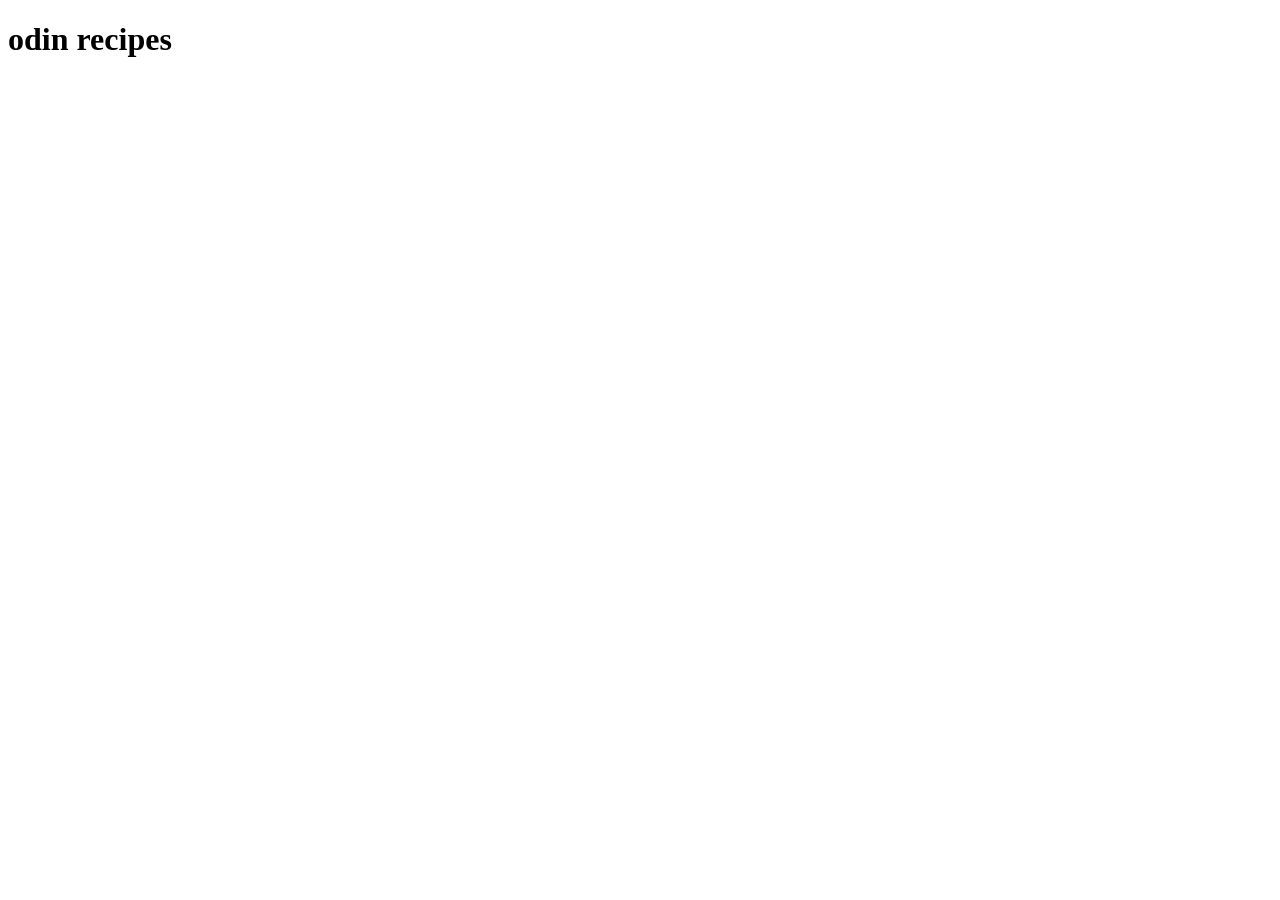
==== index.html @ 3f02fc46 "add index html with initial structure." ====
<!DOCTYPE html>
<html lang="en">
<head>
    <meta charset="UTF-8">
    <meta name="viewport" content="width=device-width, initial-scale=1.0">
    <title>odin recipes</title>
</head>
<body>
    <h1>odin recipes</h1>
</body>
</html>
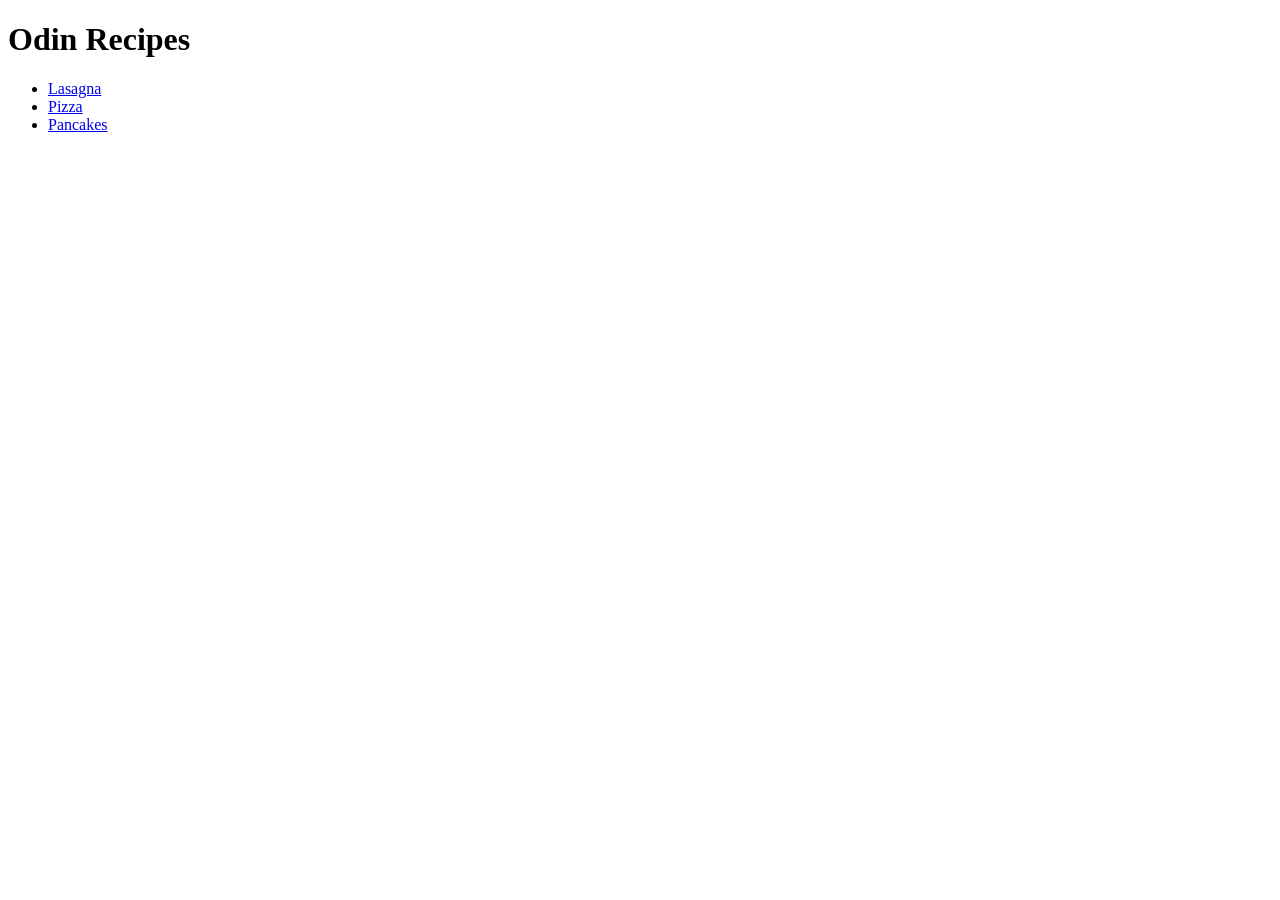
==== commit d9a1517c: "Add pizza and pancakes recipes and update index links" ====
--- a/index.html
+++ b/index.html
@@ -6,6 +6,12 @@
     <title>odin recipes</title>
 </head>
 <body>
-    <h1>odin recipes</h1>
+    <h1>Odin Recipes</h1>
+
+<ul>
+<li><a href="recipes/lasagna.html">Lasagna</a></li>
+<li><a href="recipes/pizza.html">Pizza</a></li>
+<li><a href="recipes/pancakes.html">Pancakes</a></li>
+</ul>
 </body>
 </html>
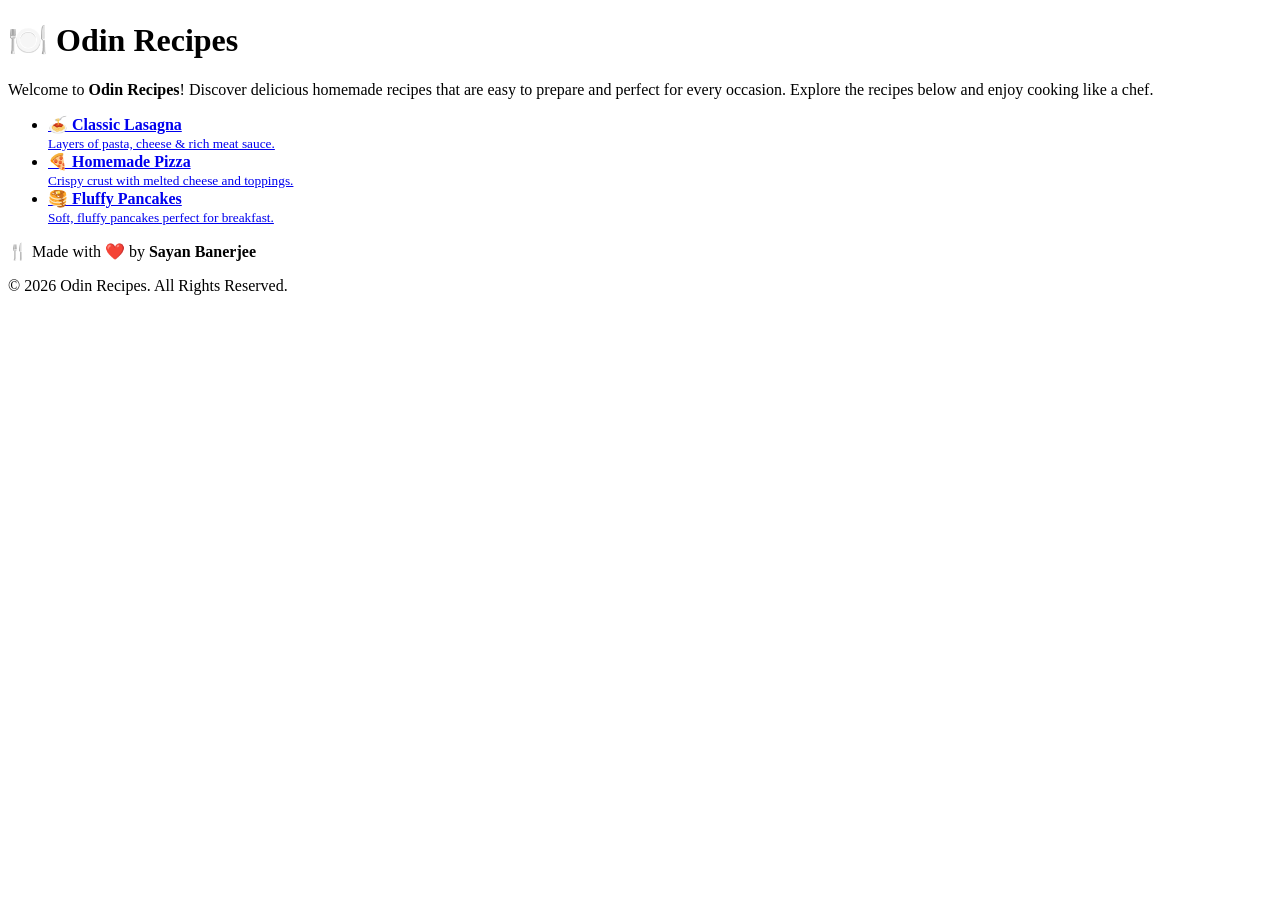
==== commit bf9621b9: "Redesign Odin Recipes website with modern UI" ====
--- a/index.html
+++ b/index.html
@@ -3,15 +3,58 @@
 <head>
     <meta charset="UTF-8">
     <meta name="viewport" content="width=device-width, initial-scale=1.0">
-    <title>odin recipes</title>
+    <title>Odin Recipes</title>
+
+    <link rel="stylesheet" href="style.css">
 </head>
+
 <body>
-    <h1>Odin Recipes</h1>
 
-<ul>
-<li><a href="recipes/lasagna.html">Lasagna</a></li>
-<li><a href="recipes/pizza.html">Pizza</a></li>
-<li><a href="recipes/pancakes.html">Pancakes</a></li>
-</ul>
+    <div class="container">
+
+        <header>
+            <h1>🍽️ Odin Recipes</h1>
+
+            <p class="intro">
+                Welcome to <strong>Odin Recipes</strong>! Discover delicious homemade recipes that are easy to prepare and perfect for every occasion. Explore the recipes below and enjoy cooking like a chef.
+            </p>
+        </header>
+
+        <main>
+
+            <ul class="recipe-list">
+
+                <li>
+                    <a href="recipes/lasagna.html">
+                        🍝 <strong>Classic Lasagna</strong><br>
+                        <small>Layers of pasta, cheese & rich meat sauce.</small>
+                    </a>
+                </li>
+
+                <li>
+                    <a href="recipes/pizza.html">
+                        🍕 <strong>Homemade Pizza</strong><br>
+                        <small>Crispy crust with melted cheese and toppings.</small>
+                    </a>
+                </li>
+
+                <li>
+                    <a href="recipes/pancakes.html">
+                        🥞 <strong>Fluffy Pancakes</strong><br>
+                        <small>Soft, fluffy pancakes perfect for breakfast.</small>
+                    </a>
+                </li>
+
+            </ul>
+
+        </main>
+
+        <footer>
+            <p>🍴 Made with ❤️ by <strong>Sayan Banerjee</strong></p>
+            <p>© 2026 Odin Recipes. All Rights Reserved.</p>
+        </footer>
+
+    </div>
+
 </body>
 </html>
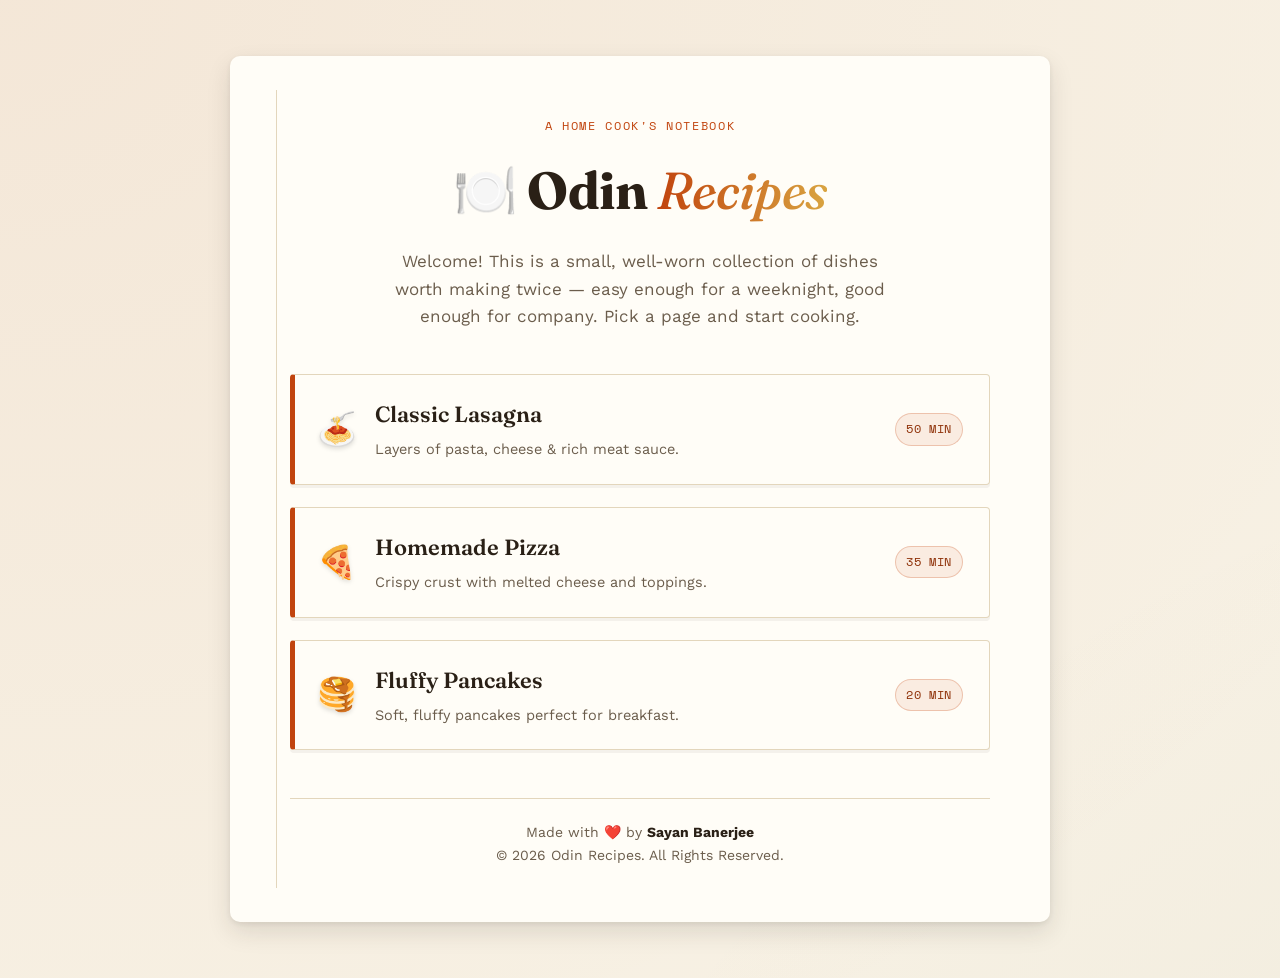
==== commit 291865de: "Redesign site with cookbook-style theme and scroll animations" ====
--- a/index.html
+++ b/index.html
@@ -12,36 +12,51 @@
 
     <div class="container">
 
-        <header>
-            <h1>🍽️ Odin Recipes</h1>
+        <header data-reveal>
+            <span class="eyebrow">A Home Cook's Notebook</span>
+            <h1><span class="emoji-float">🍽️</span> Odin <em>Recipes</em></h1>
 
             <p class="intro">
-                Welcome to <strong>Odin Recipes</strong>! Discover delicious homemade recipes that are easy to prepare and perfect for every occasion. Explore the recipes below and enjoy cooking like a chef.
+                Welcome! This is a small, well-worn collection of dishes worth
+                making twice — easy enough for a weeknight, good enough for
+                company. Pick a page and start cooking.
             </p>
         </header>
 
         <main>
 
-            <ul class="recipe-list">
+            <ul class="recipe-list stagger">
 
-                <li>
+                <li data-reveal>
                     <a href="recipes/lasagna.html">
-                        🍝 <strong>Classic Lasagna</strong><br>
-                        <small>Layers of pasta, cheese & rich meat sauce.</small>
+                        <span class="recipe-emoji">🍝</span>
+                        <span class="recipe-text">
+                            <strong>Classic Lasagna</strong>
+                            <small>Layers of pasta, cheese &amp; rich meat sauce.</small>
+                        </span>
+                        <span class="recipe-tag">50 min</span>
                     </a>
                 </li>
 
-                <li>
+                <li data-reveal>
                     <a href="recipes/pizza.html">
-                        🍕 <strong>Homemade Pizza</strong><br>
-                        <small>Crispy crust with melted cheese and toppings.</small>
+                        <span class="recipe-emoji">🍕</span>
+                        <span class="recipe-text">
+                            <strong>Homemade Pizza</strong>
+                            <small>Crispy crust with melted cheese and toppings.</small>
+                        </span>
+                        <span class="recipe-tag">35 min</span>
                     </a>
                 </li>
 
-                <li>
+                <li data-reveal>
                     <a href="recipes/pancakes.html">
-                        🥞 <strong>Fluffy Pancakes</strong><br>
-                        <small>Soft, fluffy pancakes perfect for breakfast.</small>
+                        <span class="recipe-emoji">🥞</span>
+                        <span class="recipe-text">
+                            <strong>Fluffy Pancakes</strong>
+                            <small>Soft, fluffy pancakes perfect for breakfast.</small>
+                        </span>
+                        <span class="recipe-tag">20 min</span>
                     </a>
                 </li>
 
@@ -49,12 +64,13 @@
 
         </main>
 
-        <footer>
-            <p>🍴 Made with ❤️ by <strong>Sayan Banerjee</strong></p>
+        <footer data-reveal>
+            <p>Made with ❤️ by <strong>Sayan Banerjee</strong></p>
             <p>© 2026 Odin Recipes. All Rights Reserved.</p>
         </footer>
 
     </div>
 
+    <script src="script.js"></script>
 </body>
 </html>
--- a/style.css
+++ b/style.css
@@ -0,0 +1,476 @@
+/* ==================================================
+   Odin Recipes — "Kitchen Notebook" design system
+   A handwritten cookbook feel: torn paper, taped
+   photos, and stamped stat cards.
+================================================== */
+
+@import url('https://fonts.googleapis.com/css2?family=Fraunces:ital,opsz,wght@0,9..144,400;0,9..144,600;0,9..144,700;1,9..144,500&family=Work+Sans:wght@400;500;600&family=Space+Mono:wght@400;700&display=swap');
+
+:root{
+  --paper:        #F7F1E4;
+  --paper-card:   #FFFDF7;
+  --ink:          #2A2016;
+  --ink-soft:     #6B5D4C;
+  --line:         #E3D6BC;
+  --rust:         #C1440E;
+  --rust-dark:    #8F3209;
+  --olive:        #566B3E;
+  --gold:         #D9A441;
+  --shadow-card:  0 10px 24px rgba(42,32,22,.12), 0 2px 6px rgba(42,32,22,.08);
+  --radius: 4px;
+}
+
+html{ scroll-behavior:smooth; }
+
+*, *::before, *::after{ margin:0; padding:0; box-sizing:border-box; }
+
+body{
+  font-family:'Work Sans', sans-serif;
+  background:
+    radial-gradient(ellipse at top left, rgba(193,68,14,.06), transparent 55%),
+    radial-gradient(ellipse at bottom right, rgba(86,107,62,.07), transparent 55%),
+    var(--paper);
+  background-size:160% 160%;
+  animation:bgDrift 22s ease-in-out infinite;
+  color:var(--ink);
+  min-height:100vh;
+  line-height:1.6;
+  -webkit-font-smoothing:antialiased;
+  padding:56px 20px;
+}
+
+@keyframes bgDrift{
+  0%, 100%{ background-position:0% 0%; }
+  50%{ background-position:100% 100%; }
+}
+
+a{ color:inherit; }
+a:focus-visible, button:focus-visible{
+  outline:3px solid var(--gold);
+  outline-offset:3px;
+}
+
+/* ==================================================
+   Scroll-reveal + stagger (paired with script.js)
+================================================== */
+[data-reveal]{
+  opacity:0;
+  transform:translateY(22px);
+  transition:opacity .7s cubic-bezier(.2,.7,.2,1), transform .7s cubic-bezier(.2,.7,.2,1);
+}
+[data-reveal].is-visible{
+  opacity:1;
+  transform:translateY(0);
+}
+
+@media (prefers-reduced-motion: reduce){
+  body{ animation:none; }
+  .container{ animation:none; }
+  [data-reveal]{ opacity:1; transform:none; transition:none; }
+}
+
+.container{
+  width:100%;
+  max-width:820px;
+  margin:0 auto;
+  background:var(--paper-card);
+  border-radius:10px;
+  padding:56px 60px;
+  box-shadow:var(--shadow-card);
+  position:relative;
+  animation:riseIn .7s cubic-bezier(.2,.8,.2,1) both;
+}
+
+/* faint page-edge rule, like a notebook margin */
+.container::before{
+  content:"";
+  position:absolute;
+  top:34px; bottom:34px; left:46px;
+  width:1px;
+  background:var(--line);
+}
+
+@keyframes riseIn{
+  from{ opacity:0; transform:translateY(18px); }
+  to{ opacity:1; transform:translateY(0); }
+}
+
+/* ==================================================
+   Eyebrow / labels
+================================================== */
+.eyebrow{
+  font-family:'Space Mono', monospace;
+  font-size:12px;
+  letter-spacing:.14em;
+  text-transform:uppercase;
+  color:var(--rust);
+  display:inline-block;
+  margin-bottom:14px;
+}
+
+/* ==================================================
+   Header
+================================================== */
+header{ text-align:center; margin-bottom:44px; }
+
+h1{
+  font-family:'Fraunces', serif;
+  font-weight:700;
+  font-size:52px;
+  letter-spacing:-.01em;
+  color:var(--ink);
+  margin-bottom:16px;
+}
+
+h1 em{
+  font-style:italic;
+  font-weight:500;
+  background:linear-gradient(90deg, var(--rust), var(--gold), var(--rust));
+  background-size:200% auto;
+  -webkit-background-clip:text;
+  background-clip:text;
+  color:transparent;
+  animation:shine 5s linear infinite;
+}
+
+@keyframes shine{ to{ background-position:200% center; } }
+
+.emoji-float{
+  display:inline-block;
+  animation:floaty 3.4s ease-in-out infinite;
+}
+
+@keyframes floaty{
+  0%, 100%{ transform:translateY(0) rotate(-4deg); }
+  50%{ transform:translateY(-7px) rotate(4deg); }
+}
+
+@media (prefers-reduced-motion: reduce){
+  h1 em{ animation:none; }
+  .emoji-float{ animation:none; }
+}
+
+.intro{
+  max-width:520px;
+  margin:0 auto;
+  color:var(--ink-soft);
+  font-size:17px;
+}
+
+/* ==================================================
+   Recipe index cards (home page)
+================================================== */
+.recipe-list{
+  list-style:none;
+  display:flex;
+  flex-direction:column;
+  gap:22px;
+}
+
+.recipe-list li{ position:relative; }
+
+.recipe-list a{
+  position:relative;
+  display:flex;
+  align-items:center;
+  gap:18px;
+  text-decoration:none;
+  background:var(--paper-card);
+  border:1px solid var(--line);
+  border-left:5px solid var(--rust);
+  border-radius:var(--radius);
+  padding:22px 26px 22px 22px;
+  box-shadow:0 3px 0 rgba(42,32,22,.05);
+  overflow:hidden;
+  transition:transform .3s cubic-bezier(.2,.8,.2,1), box-shadow .3s ease, border-color .3s ease;
+}
+
+.recipe-list a::before{
+  content:"";
+  position:absolute;
+  top:0; left:-60%;
+  width:40%; height:100%;
+  background:linear-gradient(120deg, transparent, rgba(255,255,255,.4), transparent);
+  transform:skewX(-20deg);
+  transition:left .65s ease;
+  pointer-events:none;
+}
+
+.recipe-list a:hover::before{ left:130%; }
+
+.recipe-list a:hover,
+.recipe-list a:focus-visible{
+  transform:translateY(-5px) rotate(-.3deg);
+  box-shadow:0 16px 28px rgba(42,32,22,.18);
+  border-left-color:var(--olive);
+}
+
+.recipe-list a:hover .recipe-emoji{
+  transform:scale(1.15) rotate(-6deg);
+}
+
+.recipe-emoji{ transition:transform .3s ease; }
+
+.recipe-emoji{
+  font-size:32px;
+  flex-shrink:0;
+  filter:drop-shadow(0 2px 2px rgba(0,0,0,.12));
+}
+
+.recipe-text strong{
+  font-family:'Fraunces', serif;
+  font-weight:600;
+  font-size:22px;
+  display:block;
+  color:var(--ink);
+  margin-bottom:4px;
+}
+
+.recipe-text small{
+  color:var(--ink-soft);
+  font-size:14.5px;
+}
+
+.recipe-tag{
+  margin-left:auto;
+  flex-shrink:0;
+  font-family:'Space Mono', monospace;
+  font-size:11.5px;
+  letter-spacing:.06em;
+  text-transform:uppercase;
+  color:var(--rust-dark);
+  background:rgba(193,68,14,.09);
+  border:1px solid rgba(193,68,14,.25);
+  padding:6px 10px;
+  border-radius:100px;
+  white-space:nowrap;
+}
+
+/* ==================================================
+   Back link (recipe pages)
+================================================== */
+.back{
+  display:inline-flex;
+  align-items:center;
+  gap:6px;
+  margin-bottom:30px;
+  background:transparent;
+  color:var(--ink-soft);
+  text-decoration:none;
+  padding:8px 4px;
+  font-family:'Space Mono', monospace;
+  font-size:13px;
+  letter-spacing:.03em;
+  border-bottom:1px solid transparent;
+  transition:.2s;
+}
+
+.back:hover, .back:focus-visible{
+  color:var(--rust);
+  border-bottom-color:var(--rust);
+}
+
+.back .arrow{
+  display:inline-block;
+  transition:transform .25s cubic-bezier(.2,.8,.2,1);
+}
+
+.back:hover .arrow, .back:focus-visible .arrow{
+  transform:translateX(-5px);
+}
+
+/* ==================================================
+   Stat strip — stamped meta cards
+================================================== */
+.stat-strip{
+  display:grid;
+  grid-template-columns:repeat(4, 1fr);
+  gap:12px;
+  margin:32px 0 8px;
+}
+
+.stat{
+  text-align:center;
+  background:var(--paper);
+  border:1px dashed var(--line);
+  border-radius:var(--radius);
+  padding:14px 8px;
+  transition:transform .25s ease, border-color .25s ease;
+}
+
+.stat:hover{
+  transform:translateY(-3px);
+  border-color:var(--rust);
+}
+
+.stat .stat-value{
+  display:block;
+  font-family:'Fraunces', serif;
+  font-weight:600;
+  font-size:19px;
+  color:var(--rust-dark);
+}
+
+.stat .stat-label{
+  font-family:'Space Mono', monospace;
+  font-size:10.5px;
+  letter-spacing:.1em;
+  text-transform:uppercase;
+  color:var(--ink-soft);
+}
+
+/* ==================================================
+   Photo — taped-into-the-notebook treatment
+================================================== */
+.photo-frame{
+  position:relative;
+  width:100%;
+  max-width:520px;
+  margin:38px auto;
+}
+
+.photo-frame img{
+  display:block;
+  width:100%;
+  border-radius:2px;
+  box-shadow:0 16px 34px rgba(42,32,22,.28);
+  transform:rotate(-1deg);
+  transition:transform .4s ease;
+}
+
+.photo-frame:hover img{ transform:rotate(0deg) scale(1.015); }
+
+.tape{
+  position:absolute;
+  width:88px;
+  height:28px;
+  background:rgba(217,164,65,.55);
+  box-shadow:0 2px 4px rgba(0,0,0,.12);
+  border:1px solid rgba(217,164,65,.3);
+}
+
+.tape{ transition:transform .4s ease; }
+.tape.tl{ top:-12px; left:8%; transform:rotate(-8deg); }
+.tape.tr{ top:-12px; right:8%; transform:rotate(7deg); }
+
+.photo-frame:hover .tape.tl{ transform:rotate(-11deg) translateY(-2px); }
+.photo-frame:hover .tape.tr{ transform:rotate(10deg) translateY(-2px); }
+
+@media (prefers-reduced-motion: reduce){
+  .photo-frame img{ transition:none; }
+  .tape{ transition:none; }
+}
+
+/* ==================================================
+   Sections
+================================================== */
+section{ margin-top:38px; }
+
+h2{
+  font-family:'Fraunces', serif;
+  font-weight:600;
+  font-size:25px;
+  color:var(--ink);
+  margin-bottom:16px;
+  display:flex;
+  align-items:center;
+  gap:10px;
+}
+
+h2::after{
+  content:"";
+  flex:1;
+  height:1px;
+  background:var(--line);
+}
+
+p{ color:var(--ink-soft); font-size:16.5px; }
+
+/* Ingredients */
+ul.ingredients{
+  list-style:none;
+  display:grid;
+  grid-template-columns:1fr 1fr;
+  gap:10px 24px;
+  margin:4px 0 8px;
+}
+
+ul.ingredients li{
+  font-size:15.5px;
+  color:var(--ink);
+  padding:9px 4px 9px 0;
+  border-bottom:1px dotted var(--line);
+}
+
+/* Instructions */
+ol.steps{
+  list-style:none;
+  counter-reset:step;
+  margin:4px 0 8px;
+  position:relative;
+}
+
+ol.steps li{
+  counter-increment:step;
+  position:relative;
+  padding:2px 0 22px 46px;
+  font-size:16px;
+  color:var(--ink);
+}
+
+ol.steps li::before{
+  content:counter(step);
+  position:absolute;
+  left:0; top:0;
+  width:30px; height:30px;
+  border-radius:50%;
+  background:var(--rust);
+  color:#fff;
+  font-family:'Space Mono', monospace;
+  font-weight:700;
+  font-size:13px;
+  display:flex;
+  align-items:center;
+  justify-content:center;
+}
+
+ol.steps li::after{
+  content:"";
+  position:absolute;
+  left:14px; top:30px; bottom:0;
+  width:2px;
+  background:var(--line);
+}
+
+ol.steps li:last-child::after{ display:none; }
+
+ol.steps li strong{ color:var(--rust-dark); }
+
+/* ==================================================
+   Footer
+================================================== */
+footer{
+  margin-top:48px;
+  text-align:center;
+  color:var(--ink-soft);
+  font-size:14px;
+  border-top:1px solid var(--line);
+  padding-top:22px;
+}
+
+footer p{ color:var(--ink-soft); font-size:14px; }
+footer strong{ color:var(--ink); }
+
+/* ==================================================
+   Responsive
+================================================== */
+@media (max-width:640px){
+  body{ padding:28px 12px; }
+  .container{ padding:34px 22px; }
+  .container::before{ display:none; }
+  h1{ font-size:36px; }
+  .stat-strip{ grid-template-columns:repeat(2, 1fr); }
+  ul.ingredients{ grid-template-columns:1fr; }
+  .recipe-list a{ flex-wrap:wrap; }
+  .recipe-tag{ margin-left:44px; }
+}
